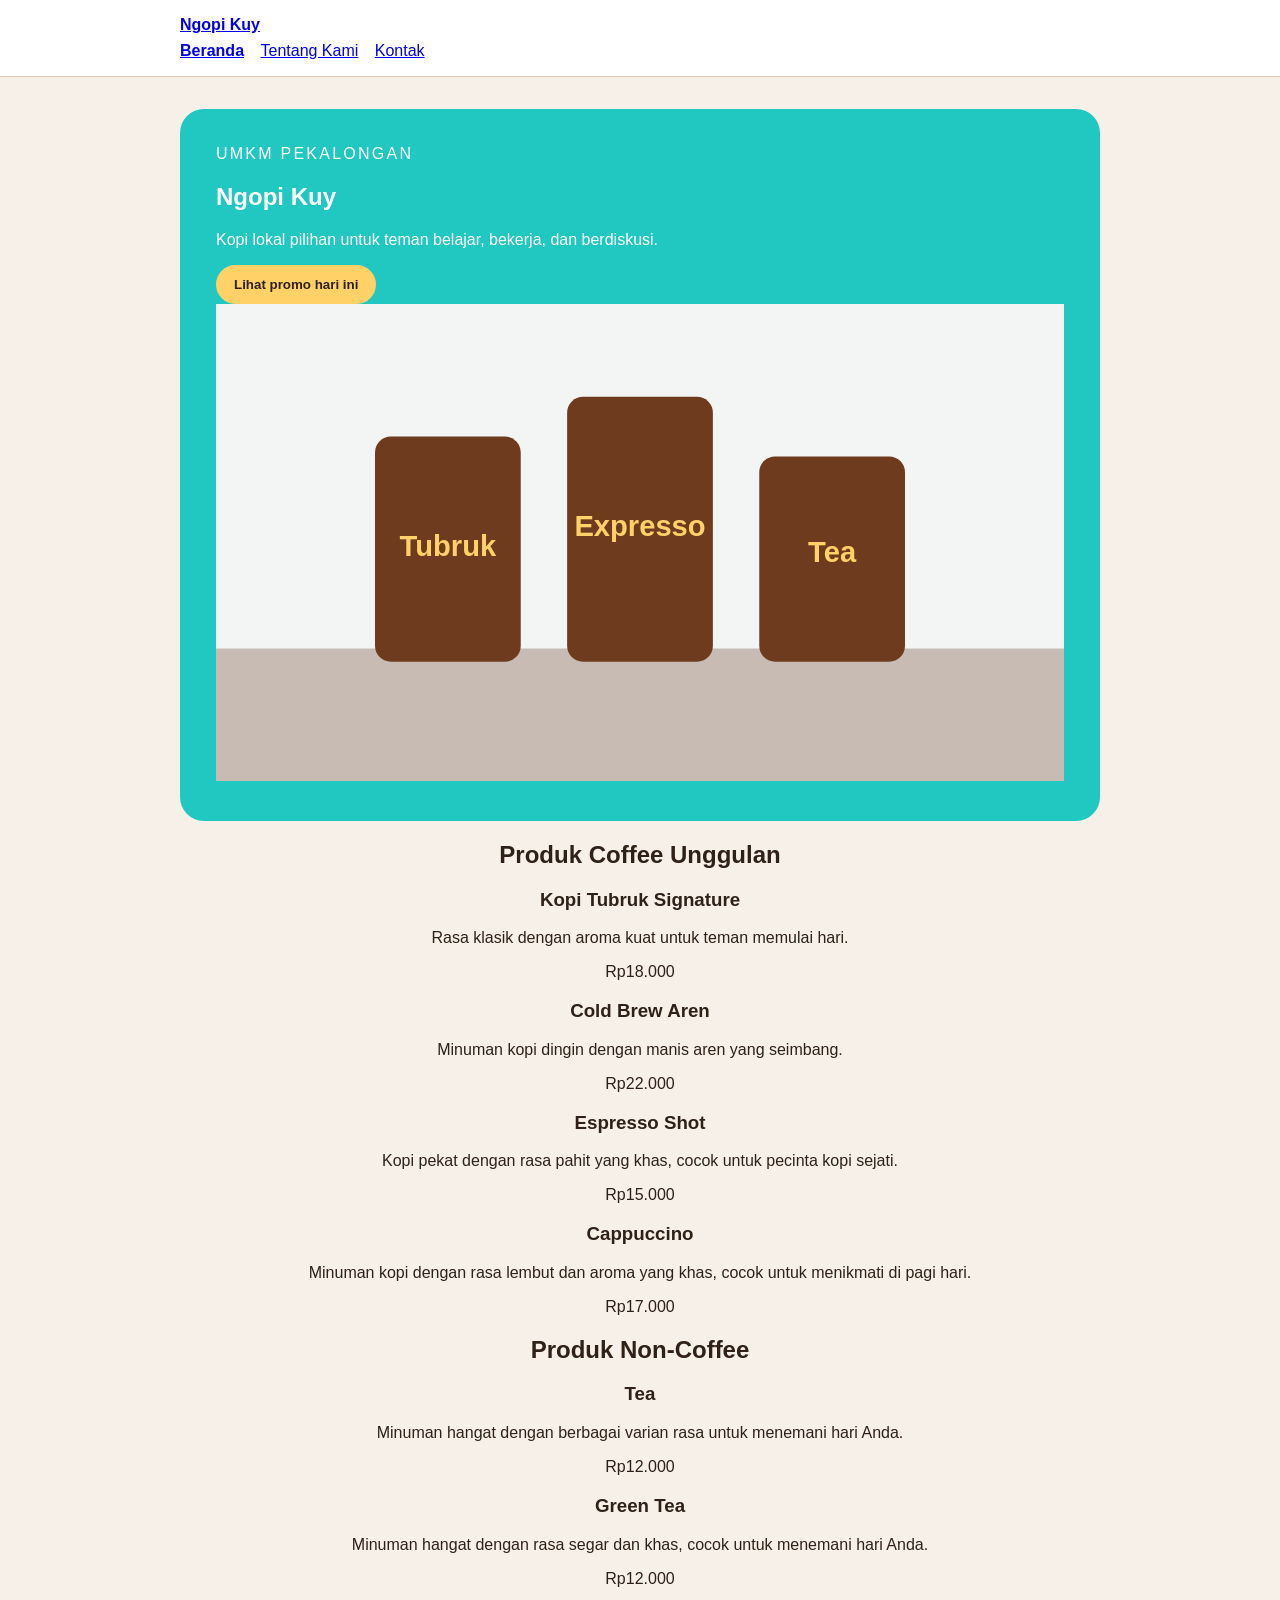
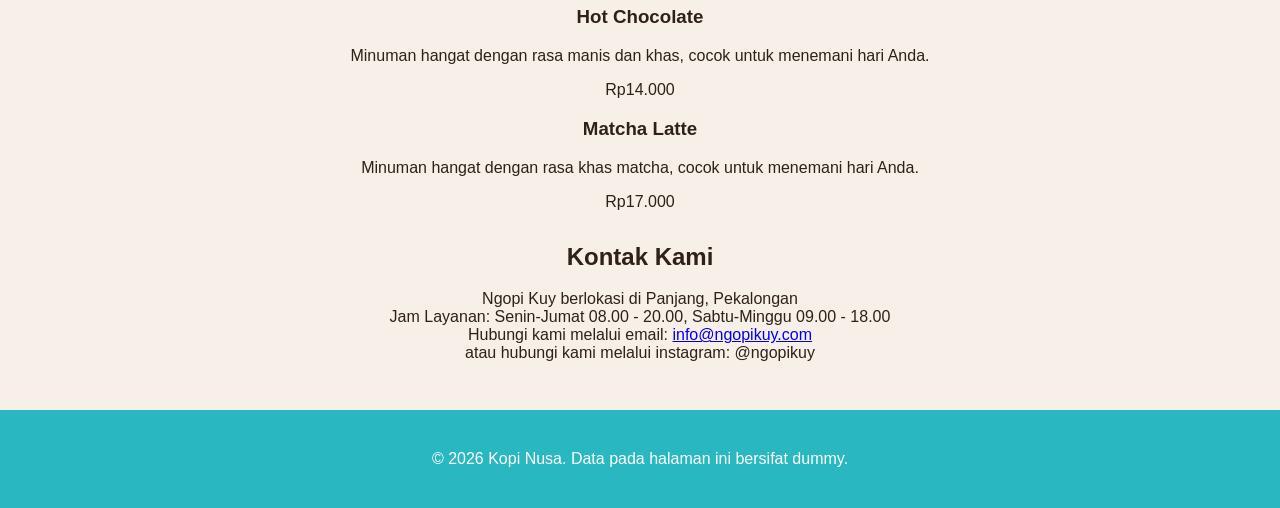
==== index.html @ ee51ee7e "feat: tambah semantic html dan navigasi 2 halaman" ====
<!doctype html>
<html lang="id">
  <head>
    <meta charset="utf-8" />
    <meta name="viewport" content="width=device-width, initial-scale=1" />
    <title>Ngopi kuy - Website UMKM</title>
    <link rel="stylesheet" href="css/style.css" />
  </head>
  <body>
    <a class="skip-link" href="#konten">Lewati ke konten utama</a>
    <header class="site-header">
      <nav class="nav" aria-label="Navigasi utama">
        <a class="brand" href="index.html">Ngopi Kuy</a>
        <ul>
          <li><a aria-current="page" href="index.html">Beranda</a></li>
          <li><a href="tentang.html">Tentang Kami</a></li>
          <li><a href="#kontak">Kontak</a></li>
       </ul>
      </nav>
    </header>
    <main id="konten" class="page">
      <section class="hero" aria-labelledby="hero-title">
        <p class="eyebrow">UMKM Pekalongan</p>
        <h1 id="hero-title">Ngopi Kuy</h1>
        <p>Kopi lokal pilihan untuk teman belajar, bekerja, dan berdiskusi.</p>
        <button id="promoButton" type="button">Lihat promo hari ini</button>
        <img src="assets/images/etalase-kopi.svg" alt="Etalase Kopi Pojok Kidul berisi kemasan kopi lokal">
      </section>

      <section aria-labelledby="produk-title" class="products">
        <h2 id="produk-title">Produk Coffee Unggulan</h2>
        <div class="product-list">
          <article class="product-card">
            <h3>Kopi Tubruk Signature</h3>
              <p>Rasa klasik dengan aroma kuat untuk teman memulai hari.</p>
              <p class="price">Rp18.000</p>
          </article>
          <article class="product-card">
            <h3>Cold Brew Aren</h3>
              <p>Minuman kopi dingin dengan manis aren yang seimbang.</p>
              <p class="price">Rp22.000</p>
          </article>
          <article class="product-card">
            <h3>Espresso Shot</h3>
              <p>Kopi pekat dengan rasa pahit yang khas, cocok untuk pecinta kopi sejati.</p>
              <p class="price">Rp15.000</p>
          </article>
          <article class="product-card">
            <h3>Cappuccino</h3>
              <p>Minuman kopi dengan rasa lembut dan aroma yang khas, cocok untuk menikmati di pagi hari.</p>
              <p class="price">Rp17.000</p>
          </article>
        </div>
        <h2 id="produk-title">Produk Non-Coffee</h2>
        <div class="product-list">
          <article class="product-card">
            <h3>Tea</h3>
              <p>Minuman hangat dengan berbagai varian rasa untuk menemani hari Anda.</p>
              <p class="price">Rp12.000</p>
          </article>
          <article class="product-card">
            <h3>Green Tea</h3>
              <p>Minuman hangat dengan rasa segar dan khas, cocok untuk menemani hari Anda.</p>
              <p class="price">Rp12.000</p>
          </article>
          <article class="product-card">
            <h3>Hot Chocolate</h3>
              <p>Minuman hangat dengan rasa manis dan khas, cocok untuk menemani hari Anda.</p>
              <p class="price">Rp14.000</p>
          </article>
          <article class="product-card">
            <h3>Matcha Latte</h3>
              <p>Minuman hangat dengan rasa khas matcha, cocok untuk menemani hari Anda.</p>
              <p class="price">Rp17.000</p>
          </article>
        </div>
      </section>
      <section aria-labelledby="kontak-title" class="kontak" id="kontak">
        <h2 id="kontak-title">Kontak Kami</h2>
        <ul class="kontak-list">
          <li>Ngopi Kuy berlokasi di Panjang, Pekalongan</li>
          <li>Jam Layanan: Senin-Jumat 08.00 - 20.00, Sabtu-Minggu 09.00 - 18.00</li>
          <li>Hubungi kami melalui email: <a href="mailto:info@ngopikuy.com">info@ngopikuy.com</a></li>
          <li>atau hubungi kami melalui instagram: @ngopikuy</li>
        </ul>
        </section>
    </main>
    <footer class="site-footer">
      <p>&copy; 2026 Kopi Nusa. Data pada halaman ini bersifat dummy.</p>
    </footer>
    <script src="js/script.js"></script>
  </body>
</html>
---- css/style.css ----
body {
  margin: 0;
  color: #2f2118;
  background: #f6f0e8;
  font-family: Arial, sans-serif;
}

.page {
  max-width: 920px;
  margin: 0 auto;
  padding: 32px 20px;
}

.hero {
  padding: 36px;
  color: white;
  background: #21c7c1;
  border-radius: 24px;
}

.eyebrow {
  margin: 0 0 8px;
  letter-spacing: 0.14em;
  text-transform: uppercase;
}

.products {
  text-align: center;
}

.product-list {
  padding: 0;
  list-style: none;
}

.kontak-title {
  margin-top: 32px;
}

.kontak {
  text-align: center;
  margin-top: 32px;
}

.kontak-list {
  padding: 0;
  list-style: none;
}


button {
  padding: 12px 18px;
  color: #2f2118;
  font-weight: 700;
  cursor: pointer;
  background: #ffd166;
  border: 0;
  border-radius: 999px;
}

.skip-link {
  position: absolute;
  left: -9999px; 
  padding: 8px 12px; 
  color: white; 
  background: #2f2118; 
}

.skip-link:focus { 
  top: 8px; 
  left: 8px; 
}

.site-header {
  padding: 16px 20px; 
  background: white; 
  border-bottom: 1px solid #dccbbc; 
}

.nav {
  max-width: 920px; 
  margin: 0 auto; 
}

.brand {
  display: inline-block; 
  margin-bottom: 8px; 
  color: #4b2715; 
  font-weight: 800; 
  text-decoration: none; 
}

.nav ul {
  padding: 0; 
  margin: 0; 
  list-style: none;
}

.nav li { 
  display: inline-block; 
  margin-right: 12px; 
}

.nav a[aria-current="page"] { 
  font-weight: 800; 
}

a:focus-visible,
button:focus-visible { 
  outline: 3px solid #2563eb; 
  outline-offset: 3px; 
}

a:-webkit-any-link {
    color: -webkit-link;
    cursor: pointer;
    text-decoration: underline;
}

.site-footer { 
  padding: 24px 20px; 
  color: white; 
  text-align: center; 
  background: #29b7c1; 
}
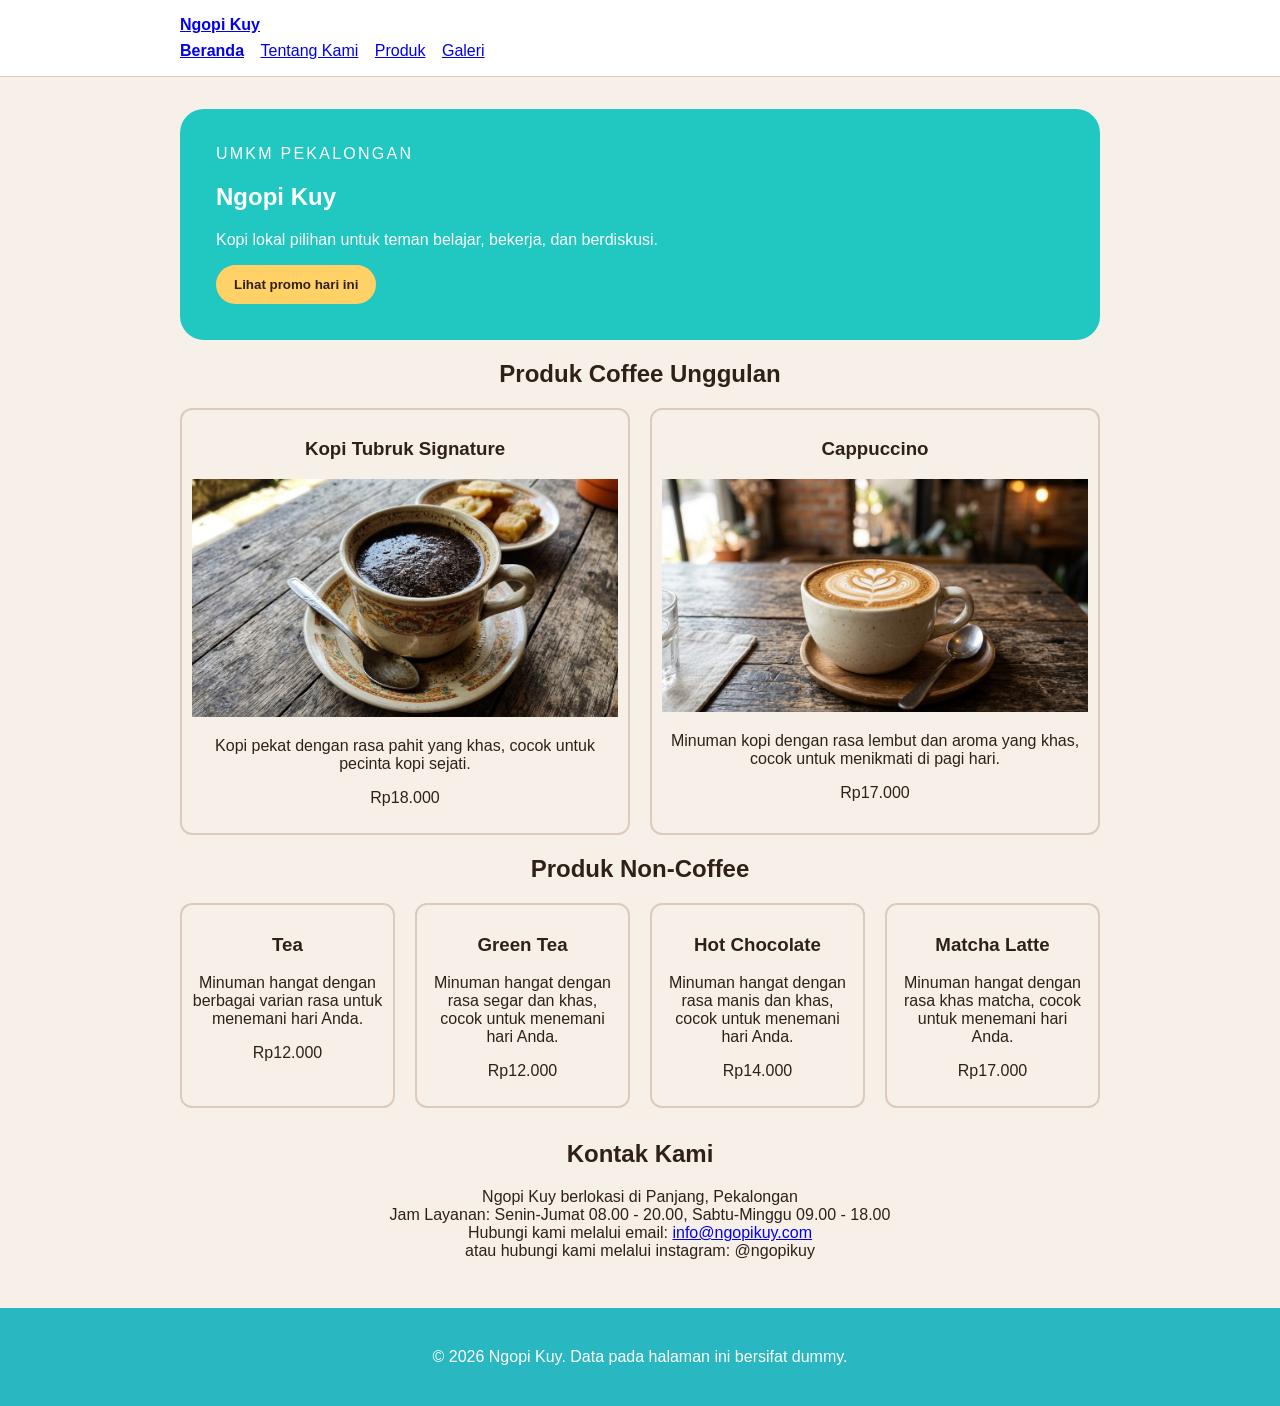
==== commit 1bef06a4: "feat: tambah media dan katalog produk" ====
--- a/index.html
+++ b/index.html
@@ -14,8 +14,9 @@
         <ul>
           <li><a aria-current="page" href="index.html">Beranda</a></li>
           <li><a href="tentang.html">Tentang Kami</a></li>
-          <li><a href="#kontak">Kontak</a></li>
-       </ul>
+          <li><a href="produk.html">Produk</a></li>
+          <li><a href="galeri.html">Galeri</a></li>
+        </ul>
       </nav>
     </header>
     <main id="konten" class="page">
@@ -24,55 +25,46 @@
         <h1 id="hero-title">Ngopi Kuy</h1>
         <p>Kopi lokal pilihan untuk teman belajar, bekerja, dan berdiskusi.</p>
         <button id="promoButton" type="button">Lihat promo hari ini</button>
-        <img src="assets/images/etalase-kopi.svg" alt="Etalase Kopi Pojok Kidul berisi kemasan kopi lokal">
       </section>
 
       <section aria-labelledby="produk-title" class="products">
         <h2 id="produk-title">Produk Coffee Unggulan</h2>
         <div class="product-list">
-          <article class="product-card">
+          <figure class="product-card">
             <h3>Kopi Tubruk Signature</h3>
-              <p>Rasa klasik dengan aroma kuat untuk teman memulai hari.</p>
+              <img src="assets/images/produk1.jpg" alt="Kopi Tubruk Signature" />
+              <p>Kopi pekat dengan rasa pahit yang khas, cocok untuk pecinta kopi sejati.</p>
               <p class="price">Rp18.000</p>
-          </article>
-          <article class="product-card">
-            <h3>Cold Brew Aren</h3>
-              <p>Minuman kopi dingin dengan manis aren yang seimbang.</p>
-              <p class="price">Rp22.000</p>
-          </article>
-          <article class="product-card">
-            <h3>Espresso Shot</h3>
-              <p>Kopi pekat dengan rasa pahit yang khas, cocok untuk pecinta kopi sejati.</p>
-              <p class="price">Rp15.000</p>
-          </article>
-          <article class="product-card">
+          </figure>
+          <figure class="product-card">
             <h3>Cappuccino</h3>
+              <img src="assets/images/produk2-cappucino.jpg" alt="Cappuccino" />
               <p>Minuman kopi dengan rasa lembut dan aroma yang khas, cocok untuk menikmati di pagi hari.</p>
               <p class="price">Rp17.000</p>
-          </article>
+          </figure>
         </div>
         <h2 id="produk-title">Produk Non-Coffee</h2>
         <div class="product-list">
-          <article class="product-card">
+          <figure class="product-card">
             <h3>Tea</h3>
               <p>Minuman hangat dengan berbagai varian rasa untuk menemani hari Anda.</p>
               <p class="price">Rp12.000</p>
-          </article>
-          <article class="product-card">
+          </figure>
+          <figure class="product-card">
             <h3>Green Tea</h3>
               <p>Minuman hangat dengan rasa segar dan khas, cocok untuk menemani hari Anda.</p>
               <p class="price">Rp12.000</p>
-          </article>
-          <article class="product-card">
+          </figure>
+          <figure class="product-card">
             <h3>Hot Chocolate</h3>
               <p>Minuman hangat dengan rasa manis dan khas, cocok untuk menemani hari Anda.</p>
               <p class="price">Rp14.000</p>
-          </article>
-          <article class="product-card">
+          </figure>
+          <figure class="product-card">
             <h3>Matcha Latte</h3>
               <p>Minuman hangat dengan rasa khas matcha, cocok untuk menemani hari Anda.</p>
               <p class="price">Rp17.000</p>
-          </article>
+          </figure>
         </div>
       </section>
       <section aria-labelledby="kontak-title" class="kontak" id="kontak">
@@ -86,7 +78,7 @@
         </section>
     </main>
     <footer class="site-footer">
-      <p>&copy; 2026 Kopi Nusa. Data pada halaman ini bersifat dummy.</p>
+      <p>&copy; 2026 Ngopi Kuy. Data pada halaman ini bersifat dummy.</p>
     </footer>
     <script src="js/script.js"></script>
   </body>
--- a/css/style.css
+++ b/css/style.css
@@ -57,6 +57,8 @@
   border: 0;
   border-radius: 999px;
 }
+
+/*P02*/
 
 .skip-link {
   position: absolute;
@@ -124,3 +126,67 @@
   background: #29b7c1; 
 }
 
+/*P03*/
+
+img { 
+  max-width: 100%; 
+  height: auto; 
+}
+figure {
+    display: block;
+    margin-block-start: 1em;
+    margin-block-end: 1em;
+    margin-inline-start: 40px;
+    margin-inline-end: 40px;
+    unicode-bidi: isolate;
+}
+figcaption { 
+  margin-top: 8px; 
+  color: #6b5b52; 
+}
+.product-list {
+    display: grid;
+    grid-template-columns: repeat(auto-fit, minmax(200px, 1fr));
+    gap: 1.25rem;
+    width: 100%;
+}
+.product-card {
+    margin: 0;
+    padding: 10px;
+    overflow: hidden;
+    border: 2px solid #dccbbc;
+    border-radius: 12px;
+    text-align: center;
+    box-sizing: border-box;
+}
+.gallery-list {
+    display: grid;
+    grid-template-columns: repeat(auto-fit, minmax(200px, 1fr));
+    gap: 1.25rem;
+    width: 100%;
+}
+.media-card {
+    margin: 0;
+    padding: 10px;
+    overflow: hidden;
+    border: 2px solid #dccbbc;
+    border-radius: 12px;
+    text-align: center;
+    box-sizing: border-box;
+}
+
+table { 
+  width: 100%; 
+  border-collapse: collapse; 
+}
+caption { 
+  margin-bottom: 8px; 
+  font-weight: 700; 
+  text-align: left; 
+}
+th,
+td { 
+  padding: 10px; 
+  text-align: left; 
+  border: 1px solid #dccbbc; 
+}
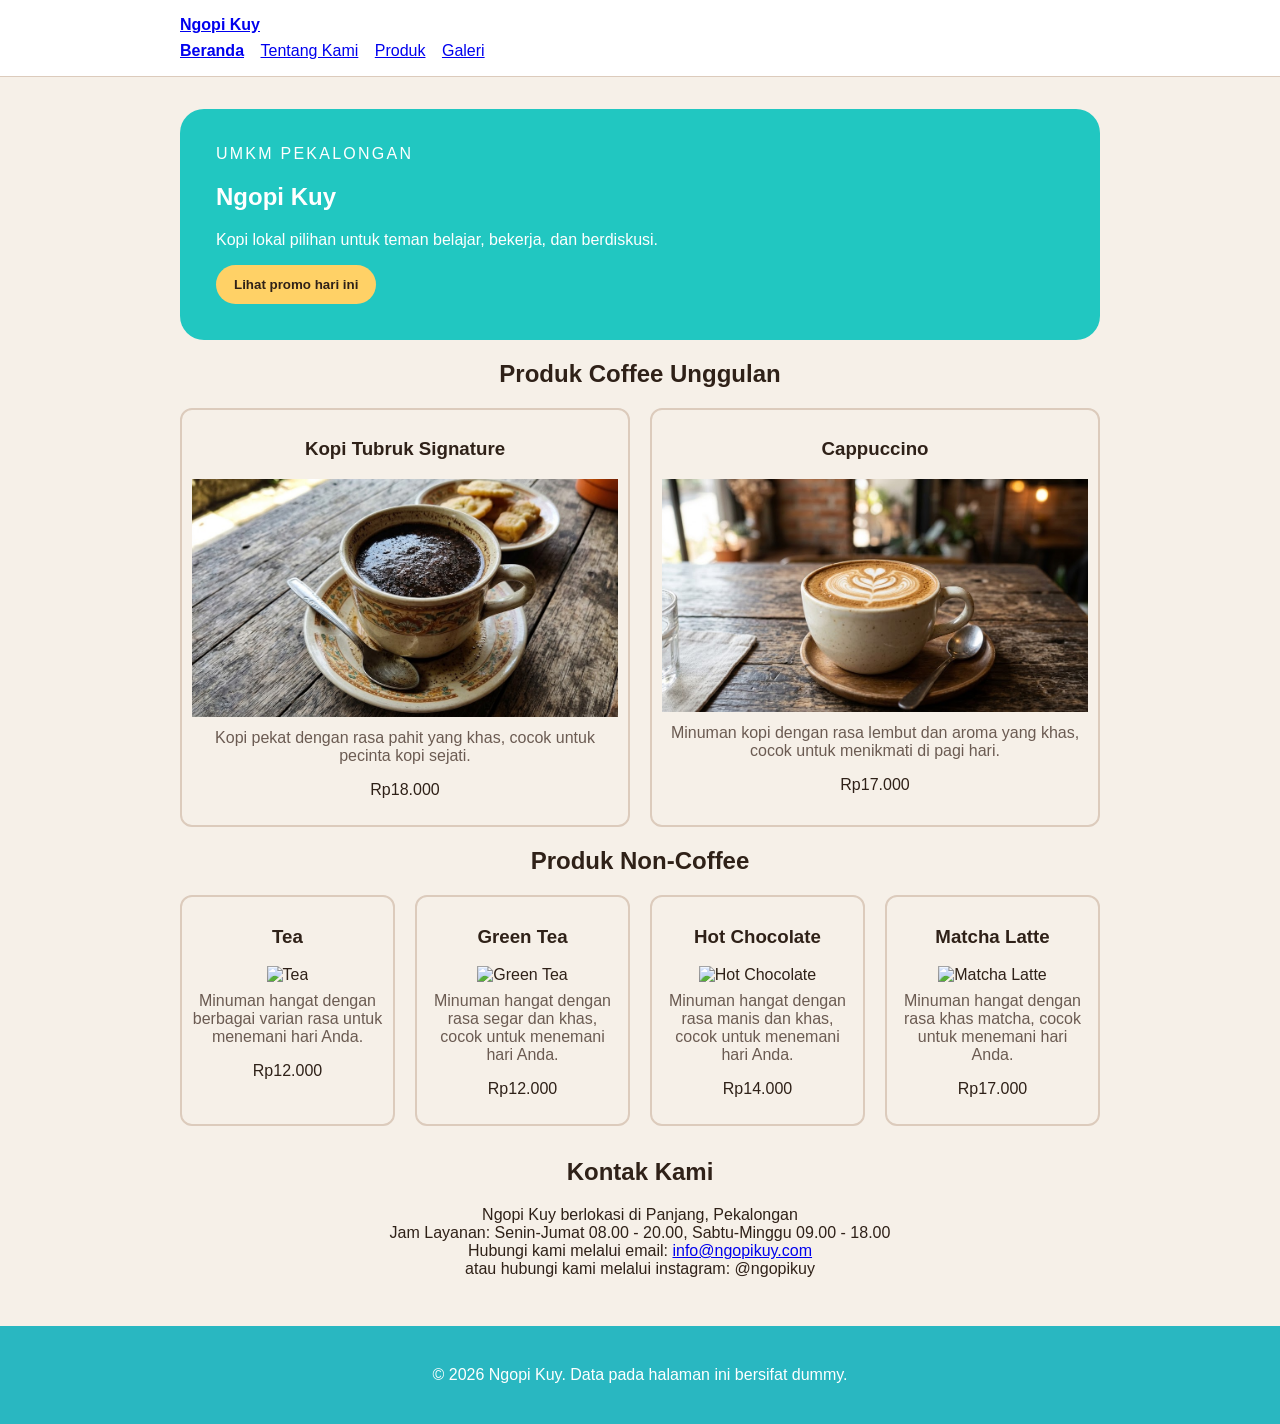
==== commit 56694116: "feat: tambah media, katalog produk, dan perbaikan" ====
--- a/index.html
+++ b/index.html
@@ -33,13 +33,13 @@
           <figure class="product-card">
             <h3>Kopi Tubruk Signature</h3>
               <img src="assets/images/produk1.jpg" alt="Kopi Tubruk Signature" />
-              <p>Kopi pekat dengan rasa pahit yang khas, cocok untuk pecinta kopi sejati.</p>
+              <figcaption>Kopi pekat dengan rasa pahit yang khas, cocok untuk pecinta kopi sejati.</figcaption>
               <p class="price">Rp18.000</p>
           </figure>
           <figure class="product-card">
             <h3>Cappuccino</h3>
               <img src="assets/images/produk2-cappucino.jpg" alt="Cappuccino" />
-              <p>Minuman kopi dengan rasa lembut dan aroma yang khas, cocok untuk menikmati di pagi hari.</p>
+              <figcaption>Minuman kopi dengan rasa lembut dan aroma yang khas, cocok untuk menikmati di pagi hari.</figcaption>
               <p class="price">Rp17.000</p>
           </figure>
         </div>
@@ -47,22 +47,26 @@
         <div class="product-list">
           <figure class="product-card">
             <h3>Tea</h3>
-              <p>Minuman hangat dengan berbagai varian rasa untuk menemani hari Anda.</p>
+              <img src="assets/images/produk3-tea.jpg" alt="Tea" />
+              <figcaption>Minuman hangat dengan berbagai varian rasa untuk menemani hari Anda.</figcaption>
               <p class="price">Rp12.000</p>
           </figure>
           <figure class="product-card">
             <h3>Green Tea</h3>
-              <p>Minuman hangat dengan rasa segar dan khas, cocok untuk menemani hari Anda.</p>
+              <img src="assets/images/produk4-green-tea.jpg" alt="Green Tea" />
+              <figcaption>Minuman hangat dengan rasa segar dan khas, cocok untuk menemani hari Anda.</figcaption>
               <p class="price">Rp12.000</p>
           </figure>
           <figure class="product-card">
             <h3>Hot Chocolate</h3>
-              <p>Minuman hangat dengan rasa manis dan khas, cocok untuk menemani hari Anda.</p>
+              <img src="assets/images/produk5-hot-chocolate.jpg" alt="Hot Chocolate" />
+              <figcaption>Minuman hangat dengan rasa manis dan khas, cocok untuk menemani hari Anda.</figcaption>
               <p class="price">Rp14.000</p>
           </figure>
           <figure class="product-card">
             <h3>Matcha Latte</h3>
-              <p>Minuman hangat dengan rasa khas matcha, cocok untuk menemani hari Anda.</p>
+              <img src="assets/images/produk6-matcha-latte.jpg" alt="Matcha Latte" />
+              <figcaption>Minuman hangat dengan rasa khas matcha, cocok untuk menemani hari Anda.</figcaption >
               <p class="price">Rp17.000</p>
           </figure>
         </div>
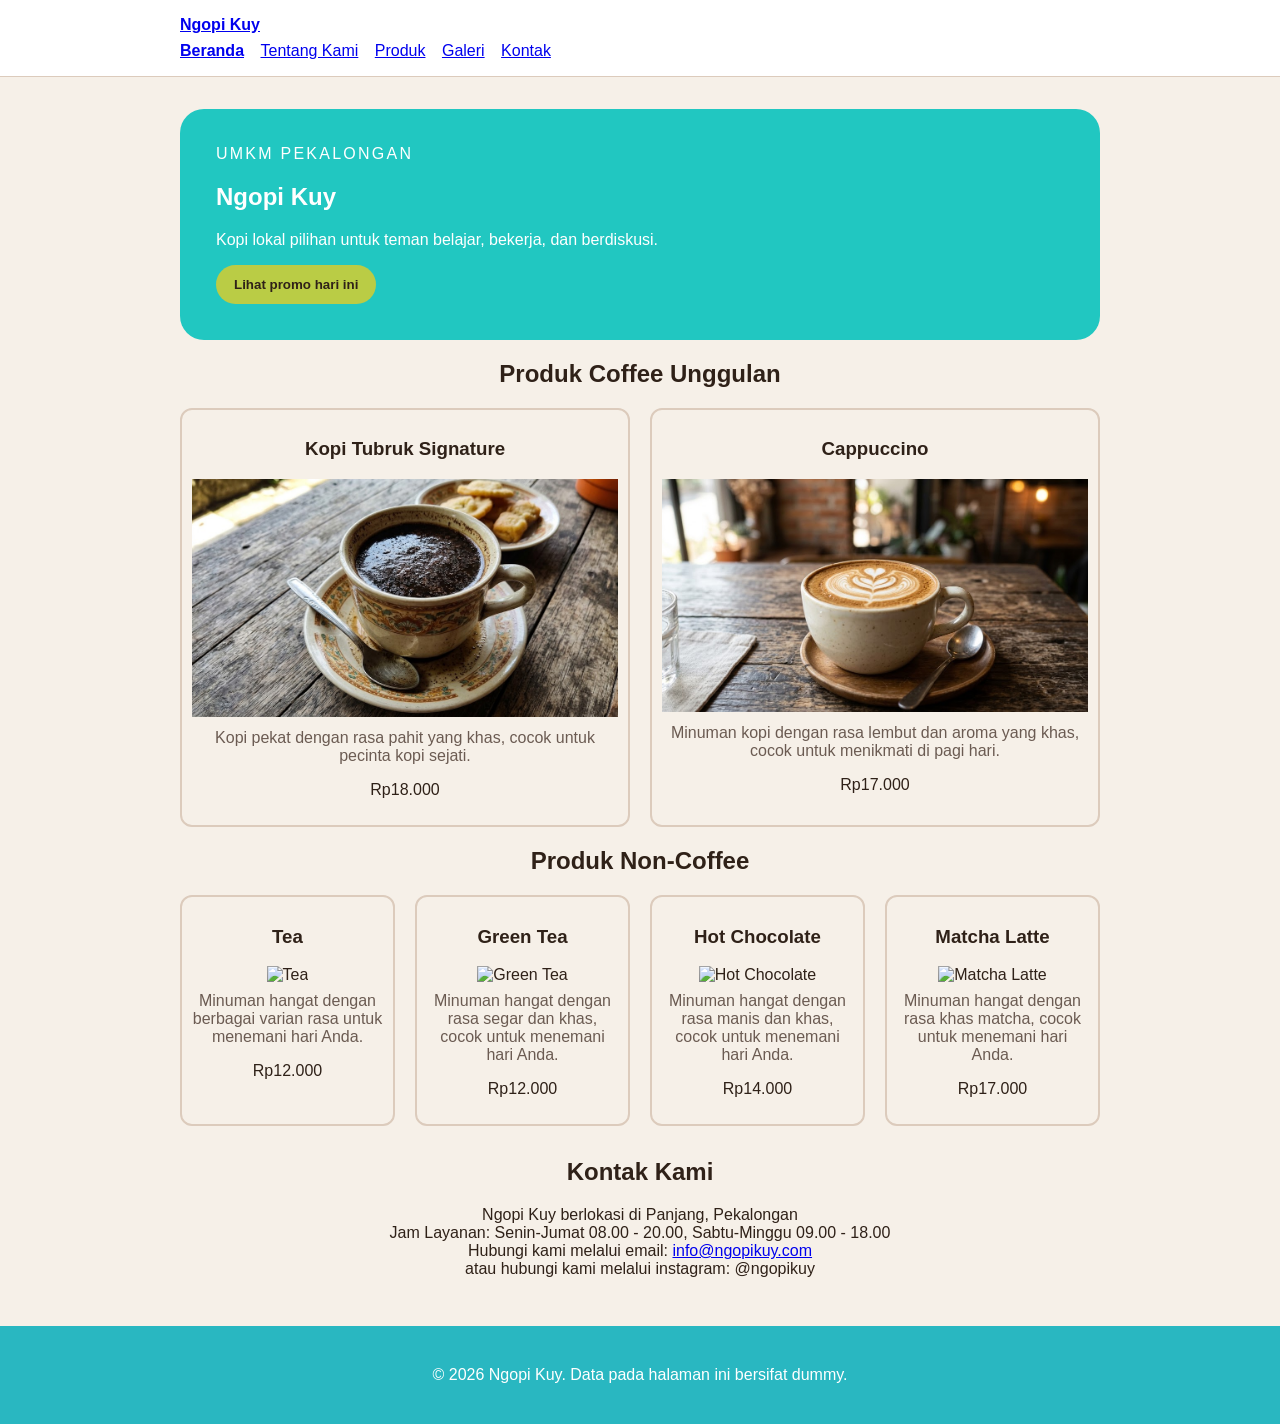
==== commit e08e351e: "feat p04:Penambahan navigasi form kontak & form.js" ====
--- a/index.html
+++ b/index.html
@@ -16,6 +16,7 @@
           <li><a href="tentang.html">Tentang Kami</a></li>
           <li><a href="produk.html">Produk</a></li>
           <li><a href="galeri.html">Galeri</a></li>
+          <li><a href="kontak.html">Kontak</a></li>
         </ul>
       </nav>
     </header>
--- a/css/style.css
+++ b/css/style.css
@@ -53,7 +53,7 @@
   color: #2f2118;
   font-weight: 700;
   cursor: pointer;
-  background: #ffd166;
+  background: #bacc45;
   border: 0;
   border-radius: 999px;
 }
@@ -189,4 +189,72 @@
   padding: 10px; 
   text-align: left; 
   border: 1px solid #dccbbc; 
+}
+
+/*P04*/
+#konten > p { 
+  max-width: 600px;
+}
+
+#konten > h1{
+  max-width: 600px;
+}
+
+#form-kontak { 
+  max-width: 800px; 
+  padding: 16px;  
+  border: 1px solid #dccbbc;
+  border-radius: 12px;
+  background: white;
+
+}
+
+#form-kontak .field { 
+  margin-bottom: 16px; 
+}
+#form-kontak label { 
+  display: block; 
+  margin: 0 0 6px; 
+}
+#form-kontak fieldset {
+  margin: 0 0 16px;
+  padding: 15px;
+  border: 1px solid #ccc;
+  border-radius: 5px;
+}
+#form-kontak fieldset label { 
+  display: inline-flex; 
+  align-items: center; 
+}
+#form-kontak input[type="radio"] { 
+  margin-right: 6px;
+}
+
+#form-kontak input[type="text"],
+#form-kontak input[type="email"],
+#form-kontak input[type="tel"],
+#form-kontak input[type="date"],
+#form-kontak select,
+#form-kontak textarea {
+  width: 100%;
+  box-sizing: border-box;
+  padding: 9px;
+  border: 1px solid #bbb;
+  border-radius: 5px;
+  font: inherit;
+}
+
+#preview-title { 
+  margin-top: 32px; 
+  font-size: 1.25rem; 
+  font-weight: 700; 
+  text-align: center;
+}
+#preview-form { 
+  max-width: 800px;
+  padding: 16px; 
+  white-space: pre-wrap; 
+  background: white; 
+  border: 1px solid #dccbbc; 
+  border-radius: 12px;
 }
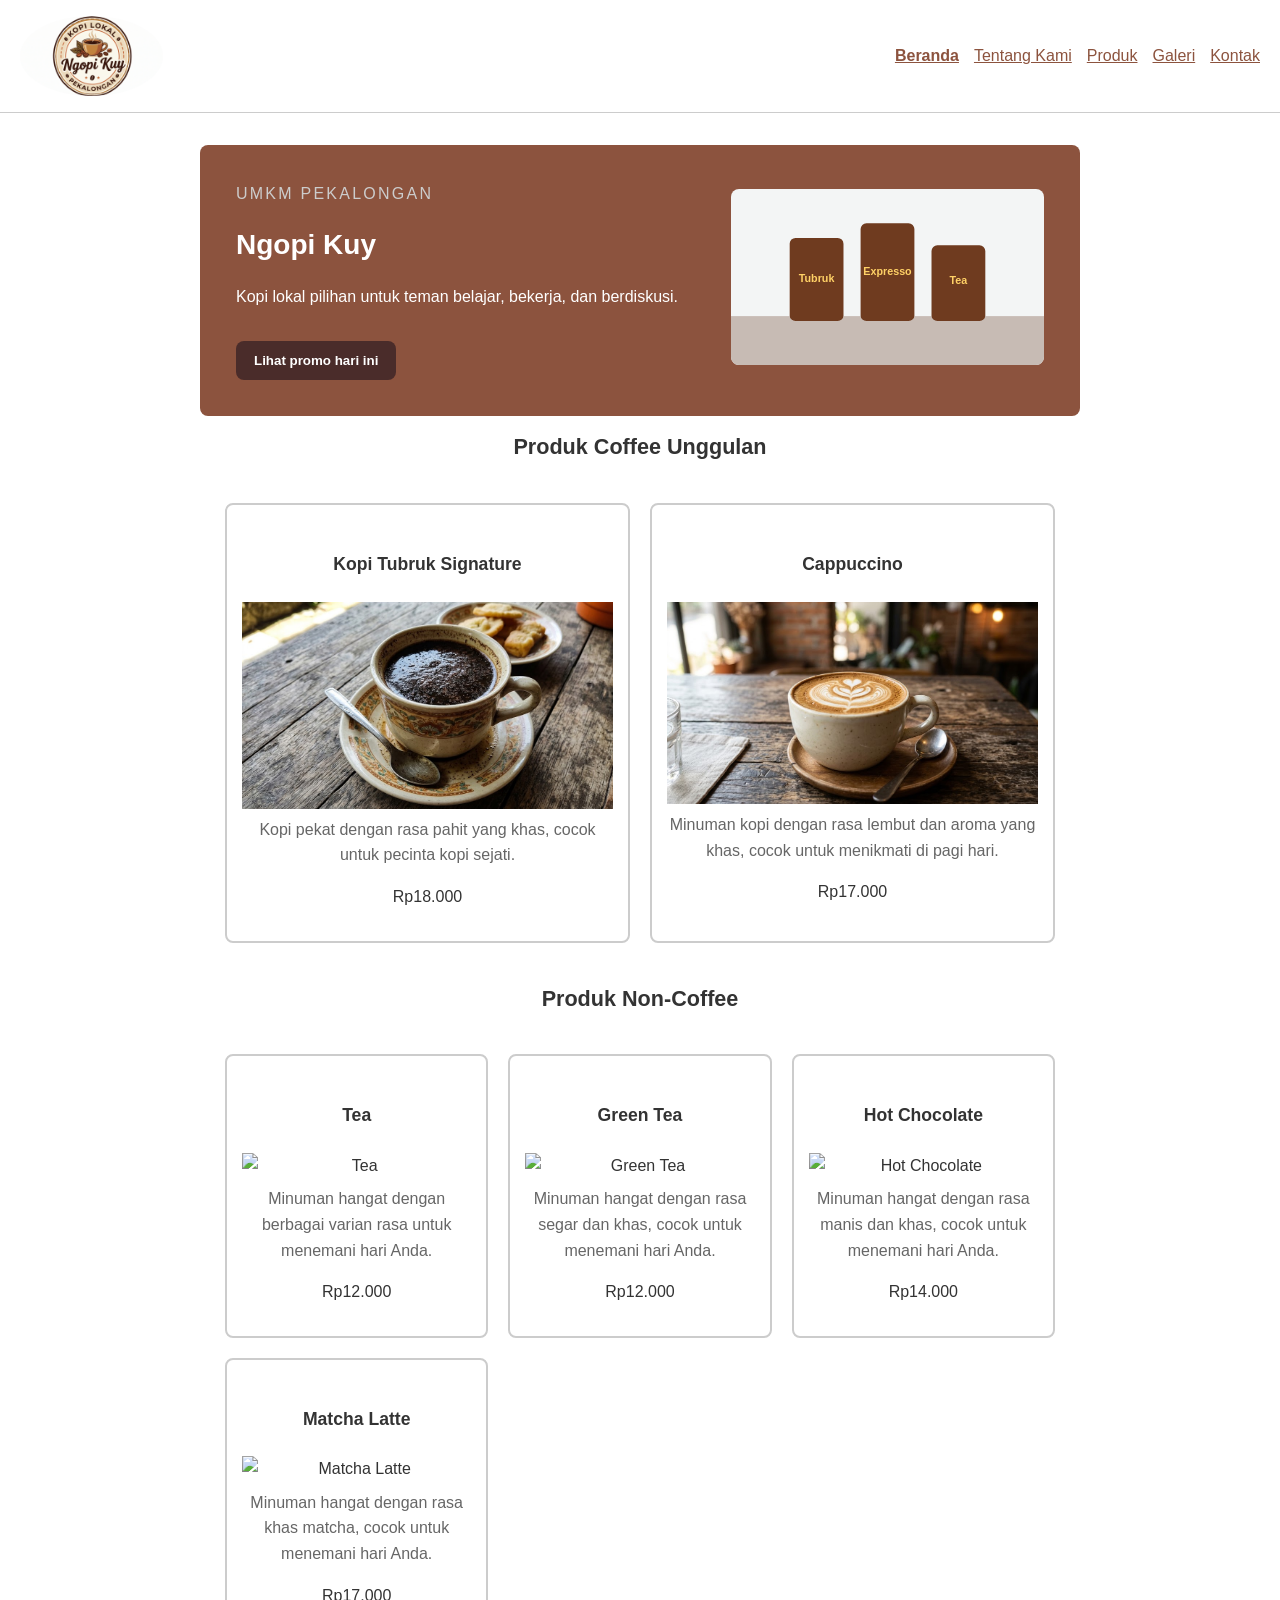
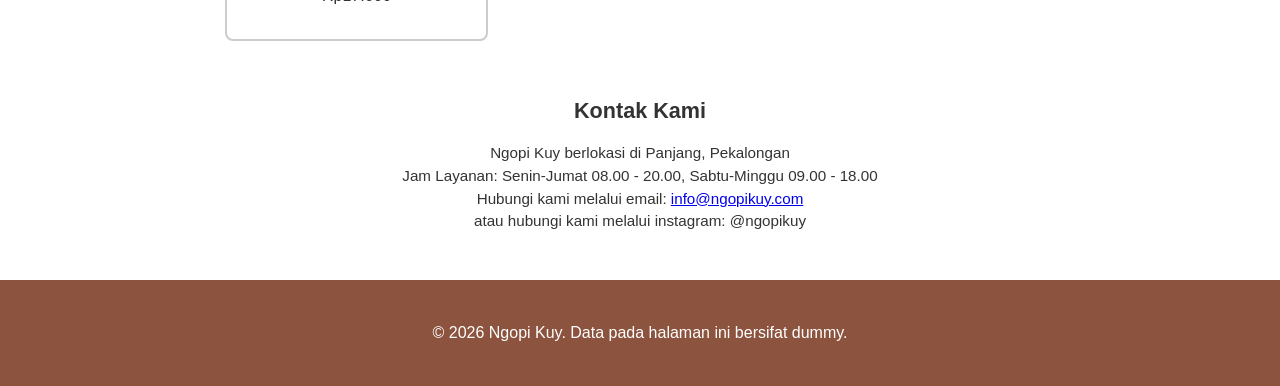
==== commit a7262526: "P06: Grid dan flexbox" ====
--- a/index.html
+++ b/index.html
@@ -9,25 +9,29 @@
   <body>
     <a class="skip-link" href="#konten">Lewati ke konten utama</a>
     <header class="site-header">
+      <a class="brand" href="index.html">
+        <img src="assets/images/logo_web.jpg" alt="Logo Ngopi Kuy" class="logo">
+      </a>
       <nav class="nav" aria-label="Navigasi utama">
-        <a class="brand" href="index.html">Ngopi Kuy</a>
-        <ul>
-          <li><a aria-current="page" href="index.html">Beranda</a></li>
-          <li><a href="tentang.html">Tentang Kami</a></li>
-          <li><a href="produk.html">Produk</a></li>
-          <li><a href="galeri.html">Galeri</a></li>
-          <li><a href="kontak.html">Kontak</a></li>
-        </ul>
+        <a aria-current="page" href="index.html">Beranda</a>
+        <a href="tentang.html">Tentang Kami</a>
+        <a href="produk.html">Produk</a>
+        <a href="galeri.html">Galeri</a>
+        <a href="kontak.html">Kontak</a>
       </nav>
     </header>
     <main id="konten" class="page">
       <section class="hero" aria-labelledby="hero-title">
-        <p class="eyebrow">UMKM Pekalongan</p>
-        <h1 id="hero-title">Ngopi Kuy</h1>
-        <p>Kopi lokal pilihan untuk teman belajar, bekerja, dan berdiskusi.</p>
-        <button id="promoButton" type="button">Lihat promo hari ini</button>
+        <div class="hero-content">
+          <p class="eyebrow">UMKM Pekalongan</p>
+          <h1 id="hero-title">Ngopi Kuy</h1>
+          <p>Kopi lokal pilihan untuk teman belajar, bekerja, dan berdiskusi.</p>
+          <button id="promoButton" type="button">Lihat promo hari ini</button>
+        </div>
+        <div class="hero-image">
+          <img class="hero-image" src="assets/images/etalase-kopi.svg" alt="Etalase Kopi Nusa berisi kemasan kopi lokal" />
+        </div>
       </section>
-
       <section aria-labelledby="produk-title" class="products">
         <h2 id="produk-title">Produk Coffee Unggulan</h2>
         <div class="product-list">
@@ -48,25 +52,25 @@
         <div class="product-list">
           <figure class="product-card">
             <h3>Tea</h3>
-              <img src="assets/images/produk3-tea.jpg" alt="Tea" />
+              <img src="#" alt="Tea" />
               <figcaption>Minuman hangat dengan berbagai varian rasa untuk menemani hari Anda.</figcaption>
               <p class="price">Rp12.000</p>
           </figure>
           <figure class="product-card">
             <h3>Green Tea</h3>
-              <img src="assets/images/produk4-green-tea.jpg" alt="Green Tea" />
+              <img src="#" alt="Green Tea" />
               <figcaption>Minuman hangat dengan rasa segar dan khas, cocok untuk menemani hari Anda.</figcaption>
               <p class="price">Rp12.000</p>
           </figure>
           <figure class="product-card">
             <h3>Hot Chocolate</h3>
-              <img src="assets/images/produk5-hot-chocolate.jpg" alt="Hot Chocolate" />
+              <img src="#" alt="Hot Chocolate" />
               <figcaption>Minuman hangat dengan rasa manis dan khas, cocok untuk menemani hari Anda.</figcaption>
               <p class="price">Rp14.000</p>
           </figure>
           <figure class="product-card">
             <h3>Matcha Latte</h3>
-              <img src="assets/images/produk6-matcha-latte.jpg" alt="Matcha Latte" />
+              <img src="#" alt="Matcha Latte" />
               <figcaption>Minuman hangat dengan rasa khas matcha, cocok untuk menemani hari Anda.</figcaption >
               <p class="price">Rp17.000</p>
           </figure>
--- a/css/style.css
+++ b/css/style.css
@@ -1,8 +1,57 @@
+/*P05*/
+:root {
+  --color-primary: #8c533e;
+  --color-primary-strong: #4a2c2a;
+  --color-text: #333333;
+  --color-muted: #666666;
+  --color-surface: #ffffff;
+  --color-border: #ccc;
+  --color-focus: #ffb74d;
+  --space-1: 6px;
+  --space-2: 8px;
+  --space-3: 15px;
+  --space-4: 25px;
+  --radius-sm: 6px;
+  --radius-md: 8px;
+}
+
+*, *::before, *::after 
+{ 
+  box-sizing: border-box; 
+}
+
 body {
   margin: 0;
-  color: #2f2118;
-  background: #f6f0e8;
+  color: var(--color-text);
+  background: var(--color-surface);
   font-family: Arial, sans-serif;
+  font-size: 1rem;
+  line-height: 1.6;
+}
+
+h1 {
+    font-size: 1.75rem;
+    line-height: 1.1;
+}
+
+h2 {
+    font-size: 1.35rem;
+    line-height: 1.2;
+}
+
+h3 {
+    font-size: 1.1rem;
+    line-height: 1.3;
+}
+
+p {
+    font-size: 1rem;
+    line-height: 1.6;
+}
+
+ul {
+    font-size: 0.95rem;
+    line-height: 1.5;
 }
 
 .page {
@@ -13,15 +62,31 @@
 
 .hero {
   padding: 36px;
-  color: white;
-  background: #21c7c1;
-  border-radius: 24px;
+  color: var(--color-surface);
+  background: var(--color-primary);
+  border-radius: var(--radius-md);
+}
+
+.hero {
+  display: grid;
+  grid-template-columns: 1.2fr 0.8fr;
+  gap: var(--space-4);
+  align-items: center;
+}
+.hero-image { 
+  width: 100%; 
+  border-radius: var(--radius-md); 
+}
+
+.gallery-grid { 
+  grid-template-columns: repeat(2, minmax(0, 1fr)); 
 }
 
 .eyebrow {
   margin: 0 0 8px;
   letter-spacing: 0.14em;
   text-transform: uppercase;
+  color: var(--color-border);
 }
 
 .products {
@@ -29,7 +94,7 @@
 }
 
 .product-list {
-  padding: 0;
+  padding: var(--space-4);
   list-style: none;
 }
 
@@ -50,12 +115,17 @@
 
 button {
   padding: 12px 18px;
-  color: #2f2118;
+  color: var(--color-surface);
   font-weight: 700;
   cursor: pointer;
-  background: #bacc45;
+  background: var(--color-primary);
   border: 0;
-  border-radius: 999px;
+  border-radius: var(--radius-md);
+}
+
+#promoButton {
+  margin-top: 16px;
+  background: var(--color-primary-strong);
 }
 
 /*P02*/
@@ -64,8 +134,8 @@
   position: absolute;
   left: -9999px; 
   padding: 8px 12px; 
-  color: white; 
-  background: #2f2118; 
+  color: var(--color-surface); 
+  background: var(--color-text); 
 }
 
 .skip-link:focus { 
@@ -74,33 +144,40 @@
 }
 
 .site-header {
+  position: sticky;
+  top: 0;
+  z-index: 1000;
   padding: 16px 20px; 
-  background: white; 
-  border-bottom: 1px solid #dccbbc; 
+  background: var(--color-surface); 
+  border-bottom: 1px solid var(--color-border); 
+  display: flex;
+  justify-content: space-between;
+  align-items: center;
+  gap: var(--space-3);
+}
+
+.logo {
+  display: block;
+  width: 100%;
+  height: 80px;
+  border-radius: 100%;
+  object-fit: cover;
 }
 
 .nav {
-  max-width: 920px; 
-  margin: 0 auto; 
+  align-items: center;
+  display: flex;
+  flex-wrap: wrap;
+  gap: var(--space-3);
 }
 
 .brand {
   display: inline-block; 
-  margin-bottom: 8px; 
-  color: #4b2715; 
+  margin-bottom: 0; 
+  color: var(--color-primary-strong); 
   font-weight: 800; 
+  font-size: 12px;
   text-decoration: none; 
-}
-
-.nav ul {
-  padding: 0; 
-  margin: 0; 
-  list-style: none;
-}
-
-.nav li { 
-  display: inline-block; 
-  margin-right: 12px; 
 }
 
 .nav a[aria-current="page"] { 
@@ -108,22 +185,25 @@
 }
 
 a:focus-visible,
-button:focus-visible { 
-  outline: 3px solid #2563eb; 
+button:focus-visible,
+input:focus-visible,
+select:focus-visible,
+textarea:focus-visible { 
+  outline: 3px solid var(--color-focus); 
   outline-offset: 3px; 
 }
 
-a:-webkit-any-link {
-    color: -webkit-link;
+.nav a {
+    color: var(--color-primary);
     cursor: pointer;
     text-decoration: underline;
 }
 
 .site-footer { 
   padding: 24px 20px; 
-  color: white; 
+  color: var(--color-surface); 
   text-align: center; 
-  background: #29b7c1; 
+  background: var(--color-primary); 
 }
 
 /*P03*/
@@ -142,7 +222,7 @@
 }
 figcaption { 
   margin-top: 8px; 
-  color: #6b5b52; 
+  color: var(--color-muted); 
 }
 .product-list {
     display: grid;
@@ -150,14 +230,10 @@
     gap: 1.25rem;
     width: 100%;
 }
-.product-card {
-    margin: 0;
-    padding: 10px;
-    overflow: hidden;
-    border: 2px solid #dccbbc;
-    border-radius: 12px;
-    text-align: center;
-    box-sizing: border-box;
+
+.product-card h3 {
+    margin-top: var(--space-4);
+    padding: var(--space-2);
 }
 .gallery-list {
     display: grid;
@@ -167,10 +243,10 @@
 }
 .media-card {
     margin: 0;
-    padding: 10px;
+    padding: var(--space-3);
     overflow: hidden;
-    border: 2px solid #dccbbc;
-    border-radius: 12px;
+    border: 2px solid var(--color-border);
+    border-radius: var(--radius-md);
     text-align: center;
     box-sizing: border-box;
 }
@@ -186,9 +262,9 @@
 }
 th,
 td { 
-  padding: 10px; 
+  padding: var(--space-3); 
   text-align: left; 
-  border: 1px solid #dccbbc; 
+  border: 1px solid var(--color-border); 
 }
 
 /*P04*/
@@ -202,25 +278,25 @@
 
 #form-kontak { 
   max-width: 800px; 
-  padding: 16px;  
-  border: 1px solid #dccbbc;
-  border-radius: 12px;
-  background: white;
+  padding: var(--space-3);  
+  border: 1px solid var(--color-border);
+  border-radius: var(--radius-md);
+  background: var(--color-surface);
 
 }
 
 #form-kontak .field { 
-  margin-bottom: 16px; 
+  margin-bottom: var(--space-3); 
 }
 #form-kontak label { 
   display: block; 
-  margin: 0 0 6px; 
+  margin: 0 0 var(--space-2); 
 }
 #form-kontak fieldset {
-  margin: 0 0 16px;
-  padding: 15px;
-  border: 1px solid #ccc;
-  border-radius: 5px;
+  margin: 0 0 var(--space-3);
+  padding: var(--space-3);
+  border: 1px solid var(--color-border);
+  border-radius: var(--radius-md);
 }
 #form-kontak fieldset label { 
   display: inline-flex; 
@@ -228,6 +304,7 @@
 }
 #form-kontak input[type="radio"] { 
   margin-right: 6px;
+  width: var(--space-3);
 }
 
 #form-kontak input[type="text"],
@@ -238,10 +315,24 @@
 #form-kontak textarea {
   width: 100%;
   box-sizing: border-box;
-  padding: 9px;
-  border: 1px solid #bbb;
-  border-radius: 5px;
-  font: inherit;
+  padding: var(--space-3);
+  border: 1px solid var(--color-border);
+  border-radius: var(--radius-md);
+  font-family: inherit;
+}
+
+#form-kontak input[type="text"],
+#form-kontak input[type="email"],
+#form-kontak input[type="tel"],
+#form-kontak input[type="date"],
+#form-kontak select,
+#form-kontak textarea {
+  width: 100%;
+  box-sizing: border-box;
+  padding: var(--space-3);
+  border: 1px solid var(--color-border);
+  border-radius: var(--radius-md);
+  font-family: arial, sans-serif;
 }
 
 #preview-title { 
@@ -252,9 +343,97 @@
 }
 #preview-form { 
   max-width: 800px;
-  padding: 16px; 
+  padding: var(--space-3); 
   white-space: pre-wrap; 
-  background: white; 
-  border: 1px solid #dccbbc; 
-  border-radius: 12px;
+  background: var(--color-surface); 
+  border: 1px solid var(--color-border); 
+  border-radius: var(--radius-md);
+}
+
+/*P06*/
+
+.product-badge {
+  position:absolute;;
+  align-self: flex-start;
+  padding: 0.25rem var(--space-2);
+  color: var(--color-primary-strong);
+  font-size: 0.875rem;
+  font-weight: 800;
+  background: #fef3c7;
+  border-radius: 999px;
+}
+
+.product-card {
+    margin: 0;
+    padding: var(--space-3);
+    overflow: hidden;
+    border: 2px solid var(--color-border);
+    border-radius: var(--radius-md);
+    text-align: center;
+    box-sizing: border-box;
+    display: flex; 
+    flex-direction: column; 
+    position: relative;
+}
+
+.product-grid,
+.gallery-grid {
+  display: grid;
+  grid-template-columns: repeat(3, minmax(0, 1fr));
+  gap: var(--space-3);
+}
+
+.card-actions {
+  display: flex;
+  gap: var(--space-2);
+  align-items: center;
+  flex-wrap: wrap;
+  margin-top: auto;
+}
+
+.card-actions a {
+    display: inline-block;
+    padding: 8px 14px;
+    border-radius: 999px;
+    font-size: 0.9rem;
+    font-weight: 700;
+    text-decoration: none;
+    transition: background-color 0.2s ease, color 0.2s ease;
+}
+
+.card-actions a.button {
+    color: var(--color-surface);
+    background-color: var(--color-primary);
+}
+
+.card-actions a.button:hover {
+    background-color: var(--color-primary-strong);
+}
+
+.card-actions a:not(.button) {
+    color: var(--color-primary);
+    border: 1px solid var(--color-primary);
+}
+
+.card-actions a:not(.button):hover {
+    color: var(--color-surface);
+    background-color: var(--color-primary);
+}
+
+.card-actions a:focus-visible {
+    outline: 3px solid var(--color-focus);
+    outline-offset: 3px;
+}
+
+.form-actions {
+    display: flex;
+    flex-direction: row;
+    flex-wrap: wrap;
+    align-items: center;
+    gap: 8px;
+    margin-top: 20px;
+}
+
+.form-actions button {
+    margin-top: 0;
 }
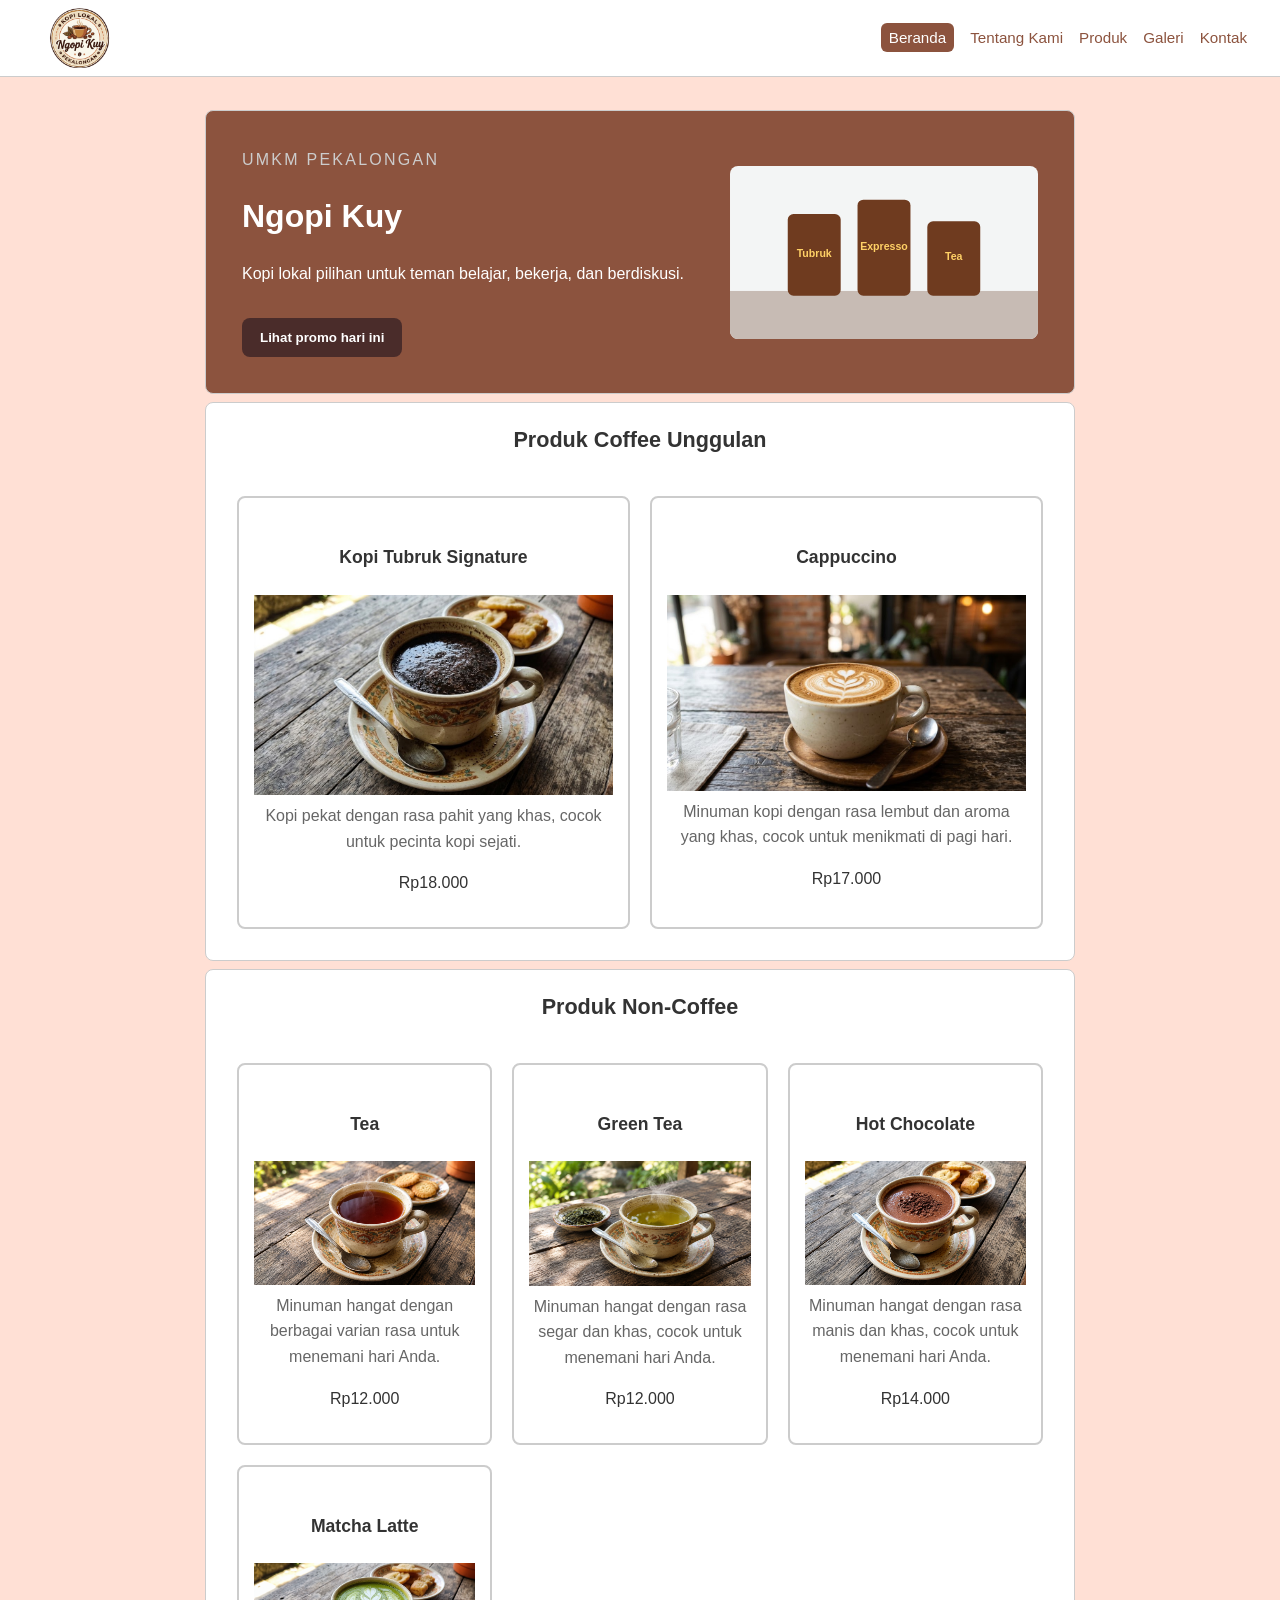
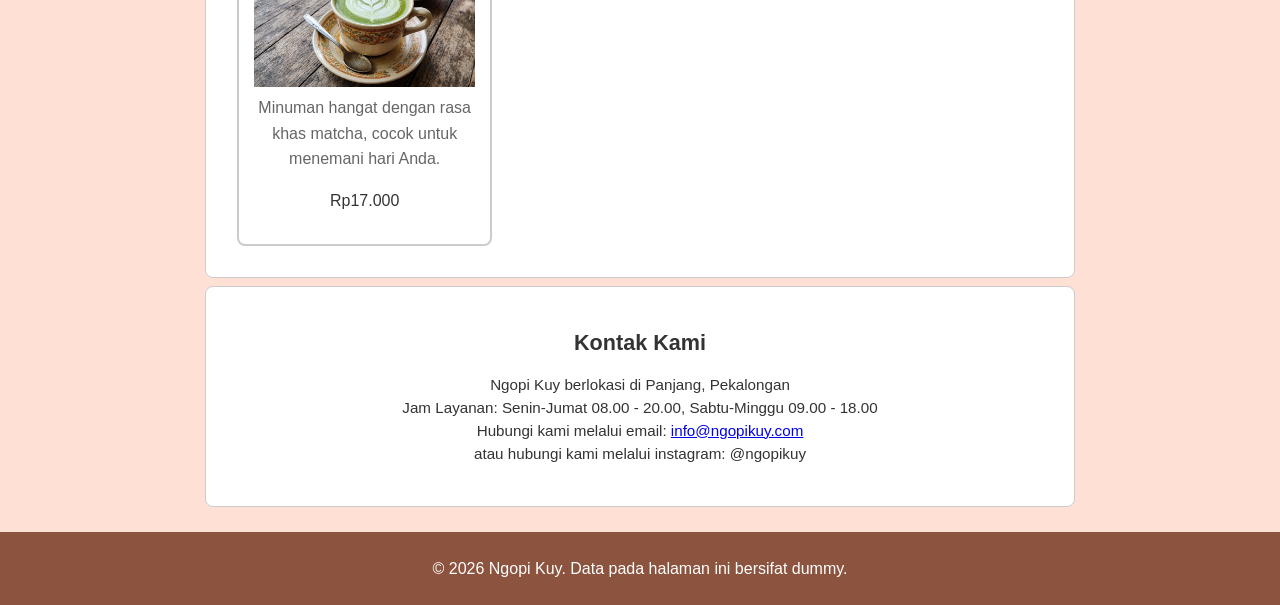
==== commit ef50e3e8: "P07: Responsive mobile-first" ====
--- a/index.html
+++ b/index.html
@@ -9,15 +9,17 @@
   <body>
     <a class="skip-link" href="#konten">Lewati ke konten utama</a>
     <header class="site-header">
-      <a class="brand" href="index.html">
-        <img src="assets/images/logo_web.jpg" alt="Logo Ngopi Kuy" class="logo">
-      </a>
       <nav class="nav" aria-label="Navigasi utama">
-        <a aria-current="page" href="index.html">Beranda</a>
-        <a href="tentang.html">Tentang Kami</a>
-        <a href="produk.html">Produk</a>
-        <a href="galeri.html">Galeri</a>
-        <a href="kontak.html">Kontak</a>
+        <a class="brand" href="index.html">
+          <img src="assets/images/logo_web.jpg" alt="Logo Ngopi Kuy" class="logo">
+        </a>
+        <ul>
+          <li><a aria-current="page" href="index.html">Beranda</a></li>
+          <li><a href="tentang.html">Tentang Kami</a></li>
+          <li><a href="produk.html">Produk</a></li>
+          <li><a href="galeri.html">Galeri</a></li>
+          <li><a href="kontak.html">Kontak</a></li>
+        </ul>
       </nav>
     </header>
     <main id="konten" class="page">
@@ -28,49 +30,49 @@
           <p>Kopi lokal pilihan untuk teman belajar, bekerja, dan berdiskusi.</p>
           <button id="promoButton" type="button">Lihat promo hari ini</button>
         </div>
-        <div class="hero-image">
-          <img class="hero-image" src="assets/images/etalase-kopi.svg" alt="Etalase Kopi Nusa berisi kemasan kopi lokal" />
-        </div>
+          <img class="hero-image" src="assets/images/etalase-kopi.svg" width="640" height="360" alt="Etalase Kopi Nusa berisi kemasan kopi lokal" />
       </section>
       <section aria-labelledby="produk-title" class="products">
         <h2 id="produk-title">Produk Coffee Unggulan</h2>
         <div class="product-list">
           <figure class="product-card">
             <h3>Kopi Tubruk Signature</h3>
-              <img src="assets/images/produk1.jpg" alt="Kopi Tubruk Signature" />
+              <img src="assets/images/produk1.jpg" width="640" height="360" loading="lazy" alt="Kopi Tubruk Signature" />
               <figcaption>Kopi pekat dengan rasa pahit yang khas, cocok untuk pecinta kopi sejati.</figcaption>
               <p class="price">Rp18.000</p>
           </figure>
           <figure class="product-card">
             <h3>Cappuccino</h3>
-              <img src="assets/images/produk2-cappucino.jpg" alt="Cappuccino" />
+              <img src="assets/images/produk2-cappucino.jpg" width="640" height="360" loading="lazy" alt="Cappuccino" />
               <figcaption>Minuman kopi dengan rasa lembut dan aroma yang khas, cocok untuk menikmati di pagi hari.</figcaption>
               <p class="price">Rp17.000</p>
           </figure>
         </div>
+      </section>
+      <section aria-labelledby="produk-title" class="products">
         <h2 id="produk-title">Produk Non-Coffee</h2>
         <div class="product-list">
           <figure class="product-card">
             <h3>Tea</h3>
-              <img src="#" alt="Tea" />
+              <img src="assets/images/tea.jpg" width="640" height="360" loading="lazy" alt="Tea" />
               <figcaption>Minuman hangat dengan berbagai varian rasa untuk menemani hari Anda.</figcaption>
               <p class="price">Rp12.000</p>
           </figure>
           <figure class="product-card">
             <h3>Green Tea</h3>
-              <img src="#" alt="Green Tea" />
+              <img src="assets/images/greentea.jpg" width="640" height="360" loading="lazy" alt="Green Tea" />
               <figcaption>Minuman hangat dengan rasa segar dan khas, cocok untuk menemani hari Anda.</figcaption>
               <p class="price">Rp12.000</p>
           </figure>
           <figure class="product-card">
             <h3>Hot Chocolate</h3>
-              <img src="#" alt="Hot Chocolate" />
+              <img src="assets/images/coklat.jpg" width="640" height="360" loading="lazy" alt="Hot Chocolate" />
               <figcaption>Minuman hangat dengan rasa manis dan khas, cocok untuk menemani hari Anda.</figcaption>
               <p class="price">Rp14.000</p>
           </figure>
           <figure class="product-card">
             <h3>Matcha Latte</h3>
-              <img src="#" alt="Matcha Latte" />
+              <img src="assets/images/matcha.jpg" width="640" height="360" loading="lazy" alt="Matcha Latte" />
               <figcaption>Minuman hangat dengan rasa khas matcha, cocok untuk menemani hari Anda.</figcaption >
               <p class="price">Rp17.000</p>
           </figure>
--- a/css/style.css
+++ b/css/style.css
@@ -5,6 +5,7 @@
   --color-text: #333333;
   --color-muted: #666666;
   --color-surface: #ffffff;
+  --color-surface-soft: #ffe0d5;
   --color-border: #ccc;
   --color-focus: #ffb74d;
   --space-1: 6px;
@@ -23,14 +24,15 @@
 body {
   margin: 0;
   color: var(--color-text);
-  background: var(--color-surface);
+  background: var(--color-surface-soft);
   font-family: Arial, sans-serif;
   font-size: 1rem;
   line-height: 1.6;
+  scroll-padding-top: 10rem;
 }
 
 h1 {
-    font-size: 1.75rem;
+    font-size: clamp(1.5rem, 4vw, 2rem);
     line-height: 1.1;
 }
 
@@ -52,12 +54,17 @@
 ul {
     font-size: 0.95rem;
     line-height: 1.5;
+    padding-left: 1.25rem;
 }
 
 .page {
   max-width: 920px;
   margin: 0 auto;
-  padding: 32px 20px;
+  padding: var(--space-4) clamp(var(--space-3), 5vw, var(--space-4));
+}
+
+.page p {
+  max-width: 65ch;
 }
 
 .hero {
@@ -69,7 +76,7 @@
 
 .hero {
   display: grid;
-  grid-template-columns: 1.2fr 0.8fr;
+  grid-template-columns: 1fr;
   gap: var(--space-4);
   align-items: center;
 }
@@ -78,8 +85,9 @@
   border-radius: var(--radius-md); 
 }
 
-.gallery-grid { 
-  grid-template-columns: repeat(2, minmax(0, 1fr)); 
+.hero-content {
+  margin: 0;
+  font-size: clamp(1rem, 2vw, 1.25rem);
 }
 
 .eyebrow {
@@ -90,7 +98,11 @@
 }
 
 .products {
+  padding: var(--space-1);
   text-align: center;
+  background: var(--color-surface);
+  border: 1px solid var(--color-border);
+  border-radius: var(--radius-md);
 }
 
 .product-list {
@@ -98,13 +110,10 @@
   list-style: none;
 }
 
-.kontak-title {
-  margin-top: 32px;
-}
 
 .kontak {
   text-align: center;
-  margin-top: 32px;
+
 }
 
 .kontak-list {
@@ -144,36 +153,43 @@
 }
 
 .site-header {
-  position: sticky;
-  top: 0;
-  z-index: 1000;
-  padding: 16px 20px; 
+  padding: var(--space-2) clamp(var(--space-3), 5vw, var(--space-4)); 
   background: var(--color-surface); 
   border-bottom: 1px solid var(--color-border); 
-  display: flex;
-  justify-content: space-between;
-  align-items: center;
-  gap: var(--space-3);
+  position: static;
 }
 
 .logo {
   display: block;
   width: 100%;
-  height: 80px;
+  height: 60px;
   border-radius: 100%;
   object-fit: cover;
 }
 
 .nav {
+  display: flex;
+  flex-direction: column;
+  gap: var(--space-1);
   align-items: center;
+}
+.nav ul {
   display: flex;
+  justify-content: center;
+  gap: var(--space-2);
   flex-wrap: wrap;
-  gap: var(--space-3);
+  list-style: none;
+  padding: 0;
+}
+
+.nav li { 
+  margin-right: var(--space-2); 
 }
 
 .brand {
-  display: inline-block; 
+  display: inline-flex; 
   margin-bottom: 0; 
+  align-items: center;
   color: var(--color-primary-strong); 
   font-weight: 800; 
   font-size: 12px;
@@ -181,7 +197,12 @@
 }
 
 .nav a[aria-current="page"] { 
-  font-weight: 800; 
+  font-weight: 400; 
+  background: var(--color-primary);
+  color: var(--color-surface);
+  border-radius: var(--radius-sm);
+  padding: var(--space-1) var(--space-2);
+  text-decoration: none;
 }
 
 a:focus-visible,
@@ -196,21 +217,46 @@
 .nav a {
     color: var(--color-primary);
     cursor: pointer;
-    text-decoration: underline;
+    text-decoration: none;
+}
+
+a:hover {
+    color: var(--color-primary-strong);
 }
 
 .site-footer { 
-  padding: 24px 20px; 
+  padding: var(--space-2) var(--space-3); 
   color: var(--color-surface); 
   text-align: center; 
   background: var(--color-primary); 
 }
 
+.tentang {
+  padding: var(--space-4);
+  background: var(--color-surface);
+  border: 1px solid var(--color-border);
+  border-radius: var(--radius-md);
+}
+
+section{
+  margin-top: var(--space-2);
+  background: var(--color-surface);
+  padding: var(--space-4);
+  border: 1px solid var(--color-border);
+  border-radius: var(--radius-md);
+}
+
 /*P03*/
-
-img { 
-  max-width: 100%; 
-  height: auto; 
+audio {
+  display: block;
+  width: 100%;
+  max-width: 100%;
+}
+
+img {
+  display: block;
+  max-width: 100%;
+  height: auto;
 }
 figure {
     display: block;
@@ -262,22 +308,13 @@
 }
 th,
 td { 
-  padding: var(--space-3); 
+  padding: var(--space-2); 
   text-align: left; 
   border: 1px solid var(--color-border); 
 }
 
 /*P04*/
-#konten > p { 
-  max-width: 600px;
-}
-
-#konten > h1{
-  max-width: 600px;
-}
-
-#form-kontak { 
-  max-width: 800px; 
+#form-kontak {  
   padding: var(--space-3);  
   border: 1px solid var(--color-border);
   border-radius: var(--radius-md);
@@ -342,7 +379,6 @@
   text-align: center;
 }
 #preview-form { 
-  max-width: 800px;
   padding: var(--space-3); 
   white-space: pre-wrap; 
   background: var(--color-surface); 
@@ -353,7 +389,9 @@
 /*P06*/
 
 .product-badge {
-  position:absolute;;
+  position:absolute;
+  top: var(--space-3);
+  left: var(--space-3);
   align-self: flex-start;
   padding: 0.25rem var(--space-2);
   color: var(--color-primary-strong);
@@ -379,7 +417,7 @@
 .product-grid,
 .gallery-grid {
   display: grid;
-  grid-template-columns: repeat(3, minmax(0, 1fr));
+  grid-template-columns:1fr;
   gap: var(--space-3);
 }
 
@@ -436,4 +474,53 @@
 
 .form-actions button {
     margin-top: 0;
+}
+
+/*P07*/
+.table-scroll { 
+  max-width: 100%; 
+  overflow-x: auto; 
+}
+
+.table-scroll:focus-visible { 
+  outline: 3px solid var(--color-focus); 
+  outline-offset: 3px; 
+}
+
+.table-scroll table { 
+  min-width: 4rem; 
+}
+
+.table-wrapper {
+    width: 100%;
+    overflow-x: auto; /* Mencegah overflow tabel di HP */
+}
+
+@media (min-width: 42rem) {
+  .gallery-grid { 
+    grid-template-columns: repeat(2, minmax(0, 1fr)); 
+  }
+}
+
+@media (min-width: 48rem) {
+  .hero { 
+    grid-template-columns: 1.2fr 0.8fr; 
+  }
+  .product-grid { 
+    grid-template-columns: repeat(2, minmax(0, 1fr)); 
+  }
+}
+
+@media (min-width: 60rem) {
+  .site-header {
+      position: sticky;
+    }
+  .nav {
+      flex-direction: row;
+      align-items: center;
+      justify-content: space-between;
+    }
+  .product-grid { 
+    grid-template-columns: repeat(3, minmax(0, 1fr)); 
+  }
 }
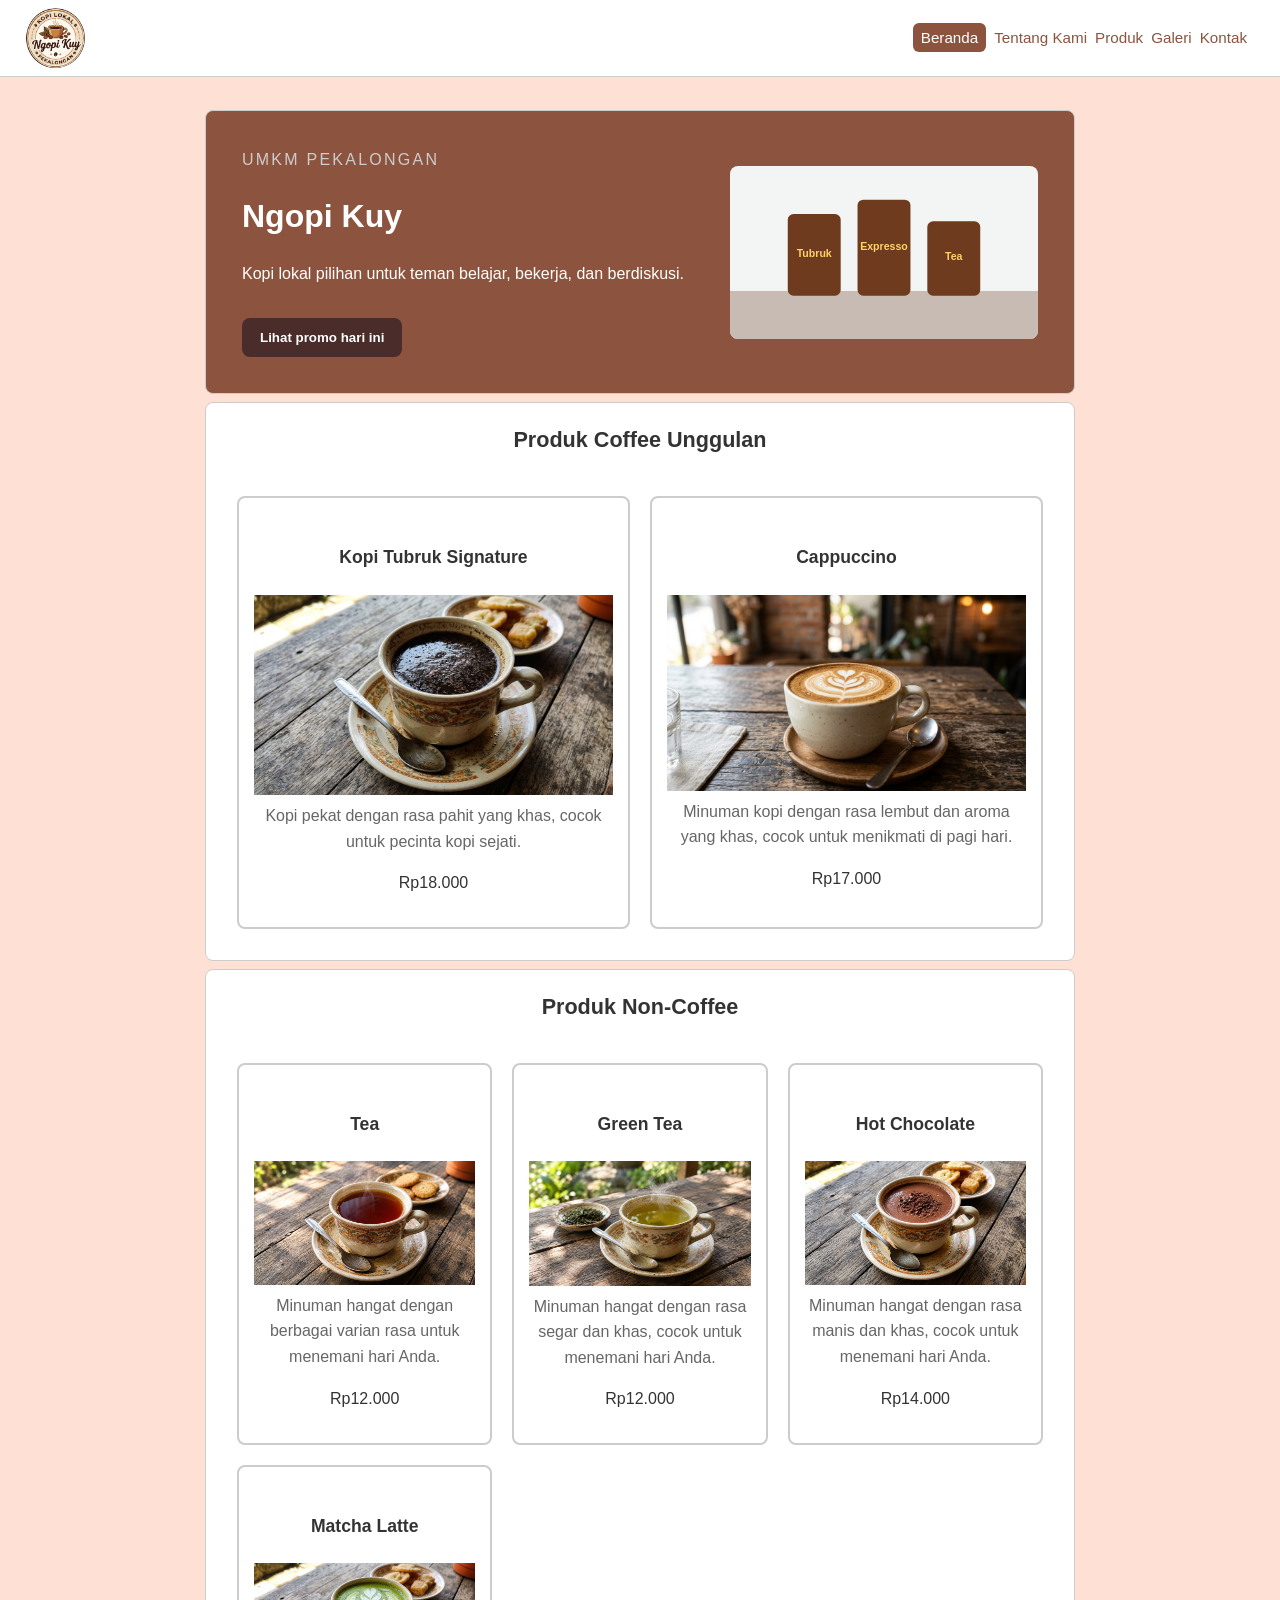
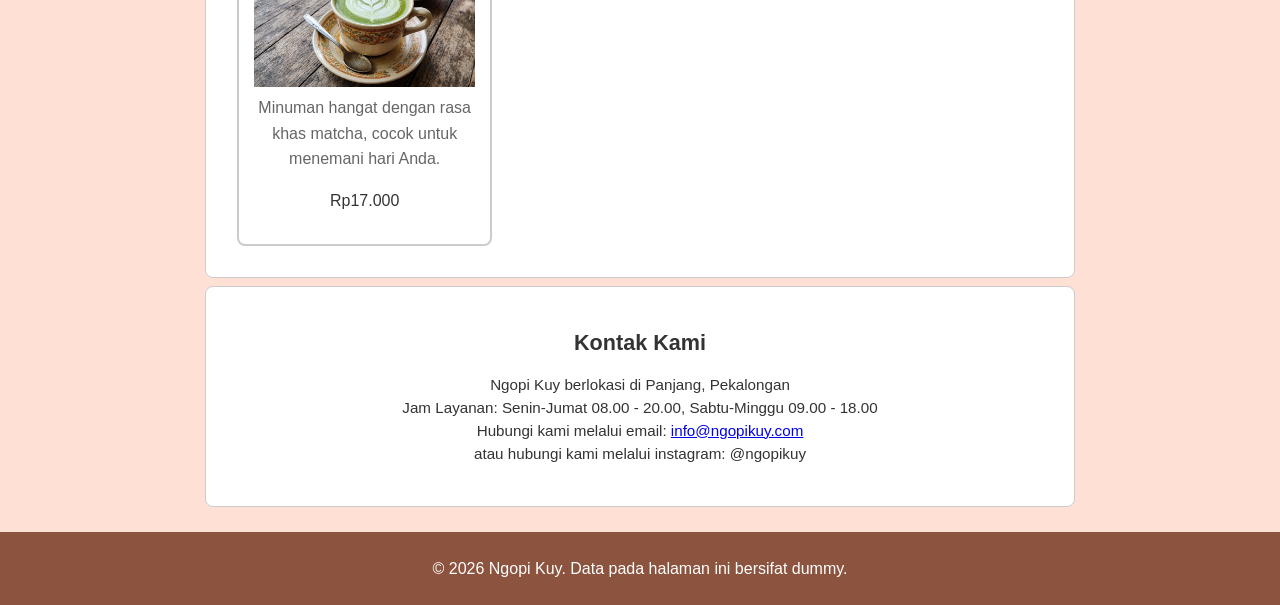
==== commit 8435092c: "P08 : Revisi Navigasi Mobile" ====
--- a/index.html
+++ b/index.html
@@ -13,7 +13,15 @@
         <a class="brand" href="index.html">
           <img src="assets/images/logo_web.jpg" alt="Logo Ngopi Kuy" class="logo">
         </a>
-        <ul>
+        <button class="nav-toggle" type="button"
+          aria-expanded="false" aria-controls="menu-utama"
+          aria-label="Buka menu navigasi">
+          <span class="bar"></span>
+          <span class="bar"></span>
+          <span class="bar"></span>
+        </button>
+
+        <ul id="menu-utama">
           <li><a aria-current="page" href="index.html">Beranda</a></li>
           <li><a href="tentang.html">Tentang Kami</a></li>
           <li><a href="produk.html">Produk</a></li>
--- a/css/style.css
+++ b/css/style.css
@@ -156,12 +156,14 @@
   padding: var(--space-2) clamp(var(--space-3), 5vw, var(--space-4)); 
   background: var(--color-surface); 
   border-bottom: 1px solid var(--color-border); 
-  position: static;
+  position: sticky;
+  top: 0;
+  z-index: 100;
 }
 
 .logo {
   display: block;
-  width: 100%;
+  width: 60px;
   height: 60px;
   border-radius: 100%;
   object-fit: cover;
@@ -169,21 +171,53 @@
 
 .nav {
   display: flex;
-  flex-direction: column;
+  position: relative;
+  justify-content: space-between;
+  flex-direction: row;
   gap: var(--space-1);
   align-items: center;
 }
+
+.nav-toggle {
+  display: inline-flex;
+  flex-direction: column;
+  gap: 5px;
+  padding: 10px;
+  background: transparent;
+  border: 1px solid var(--color-border);
+}
+.nav-toggle .bar {
+  display: block;
+  width: 24px;
+  height: 3px;
+  background: var(--color-primary);
+  border-radius: 2px;
+}
+
 .nav ul {
-  display: flex;
-  justify-content: center;
-  gap: var(--space-2);
-  flex-wrap: wrap;
+  display: none;
   list-style: none;
-  padding: 0;
+  position: absolute;
+  top: 100%;
+  left: 0;
+  right: 0;
+  flex-direction: column;
+  margin: 0;
+  padding: var(--space-2) 0;
+  background: var(--color-surface);
+  border-bottom: 1px solid var(--color-border);
+}
+
+.nav ul.is-open { 
+  display: flex; 
 }
 
 .nav li { 
-  margin-right: var(--space-2); 
+  margin: 0; 
+}
+.nav li a { 
+  display: block; 
+  padding: var(--space-2) var(--space-3); 
 }
 
 .brand {
@@ -512,15 +546,19 @@
 }
 
 @media (min-width: 60rem) {
-  .site-header {
-      position: sticky;
-    }
-  .nav {
-      flex-direction: row;
-      align-items: center;
-      justify-content: space-between;
-    }
-  .product-grid { 
-    grid-template-columns: repeat(3, minmax(0, 1fr)); 
+  .nav-toggle { display: none; }
+
+  .nav ul {
+    display: flex;              
+    position: static;
+    flex-direction: row;
+    flex-wrap: wrap;
+    justify-content: center;
+    padding: 0;
+    border: 0;
   }
+  .nav li { margin-right: var(--space-2); }
+  .nav li a { display: inline; padding: 0; }
+  .nav a[aria-current="page"] { padding: var(--space-1) var(--space-2); }
+  .product-grid { grid-template-columns: repeat(3, minmax(0, 1fr)); }
 }
